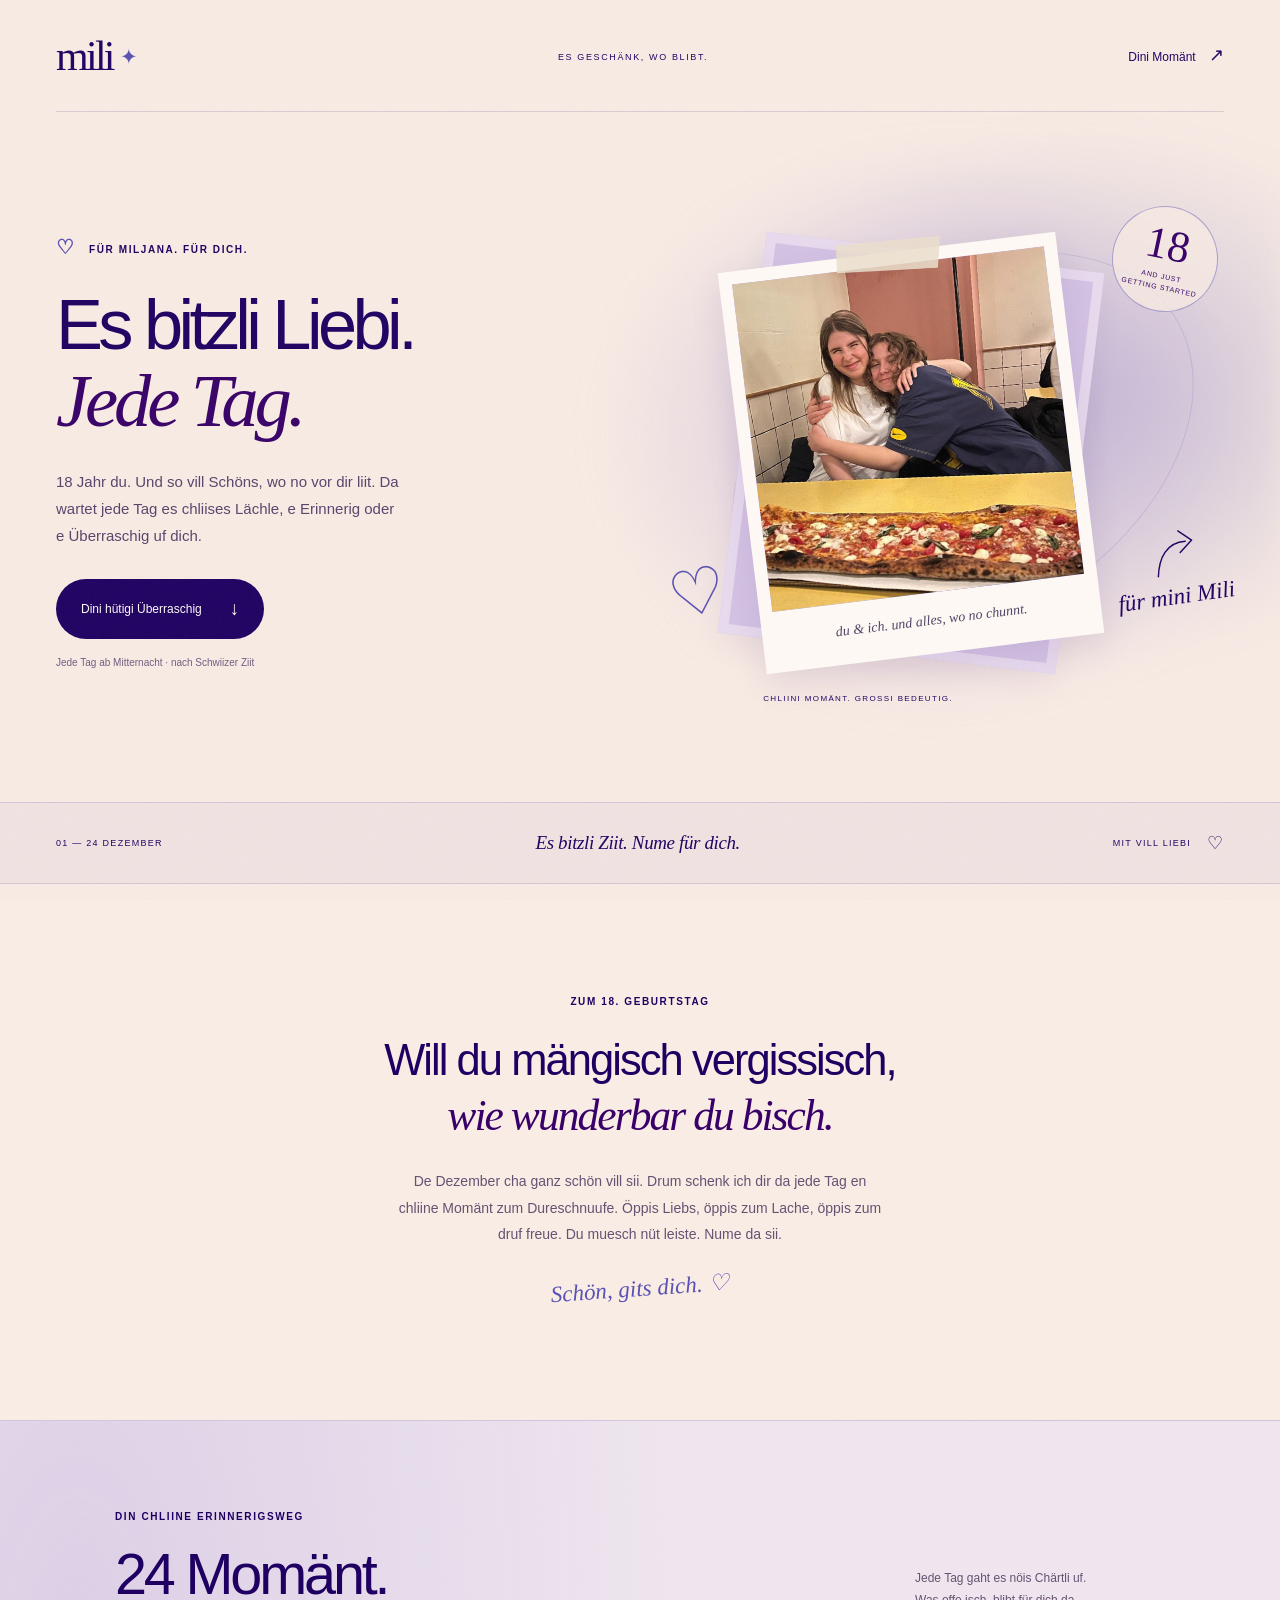
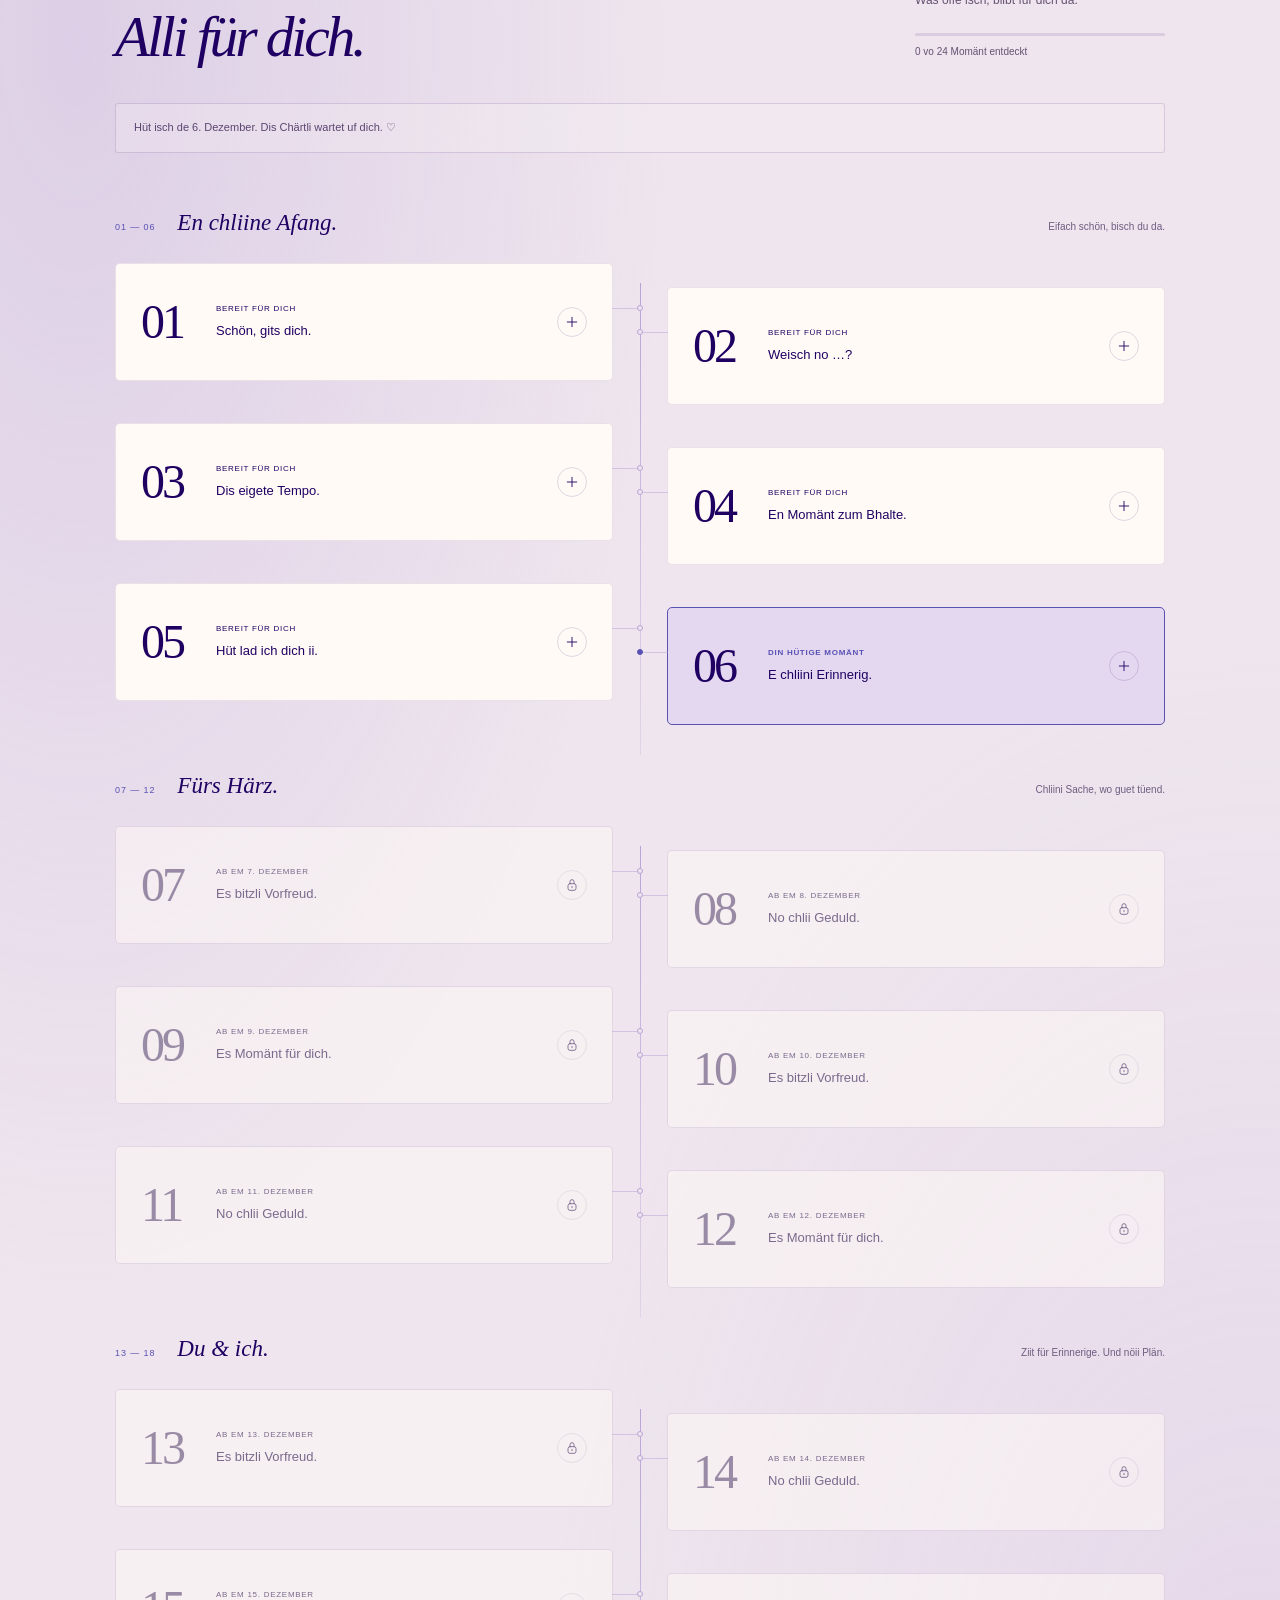
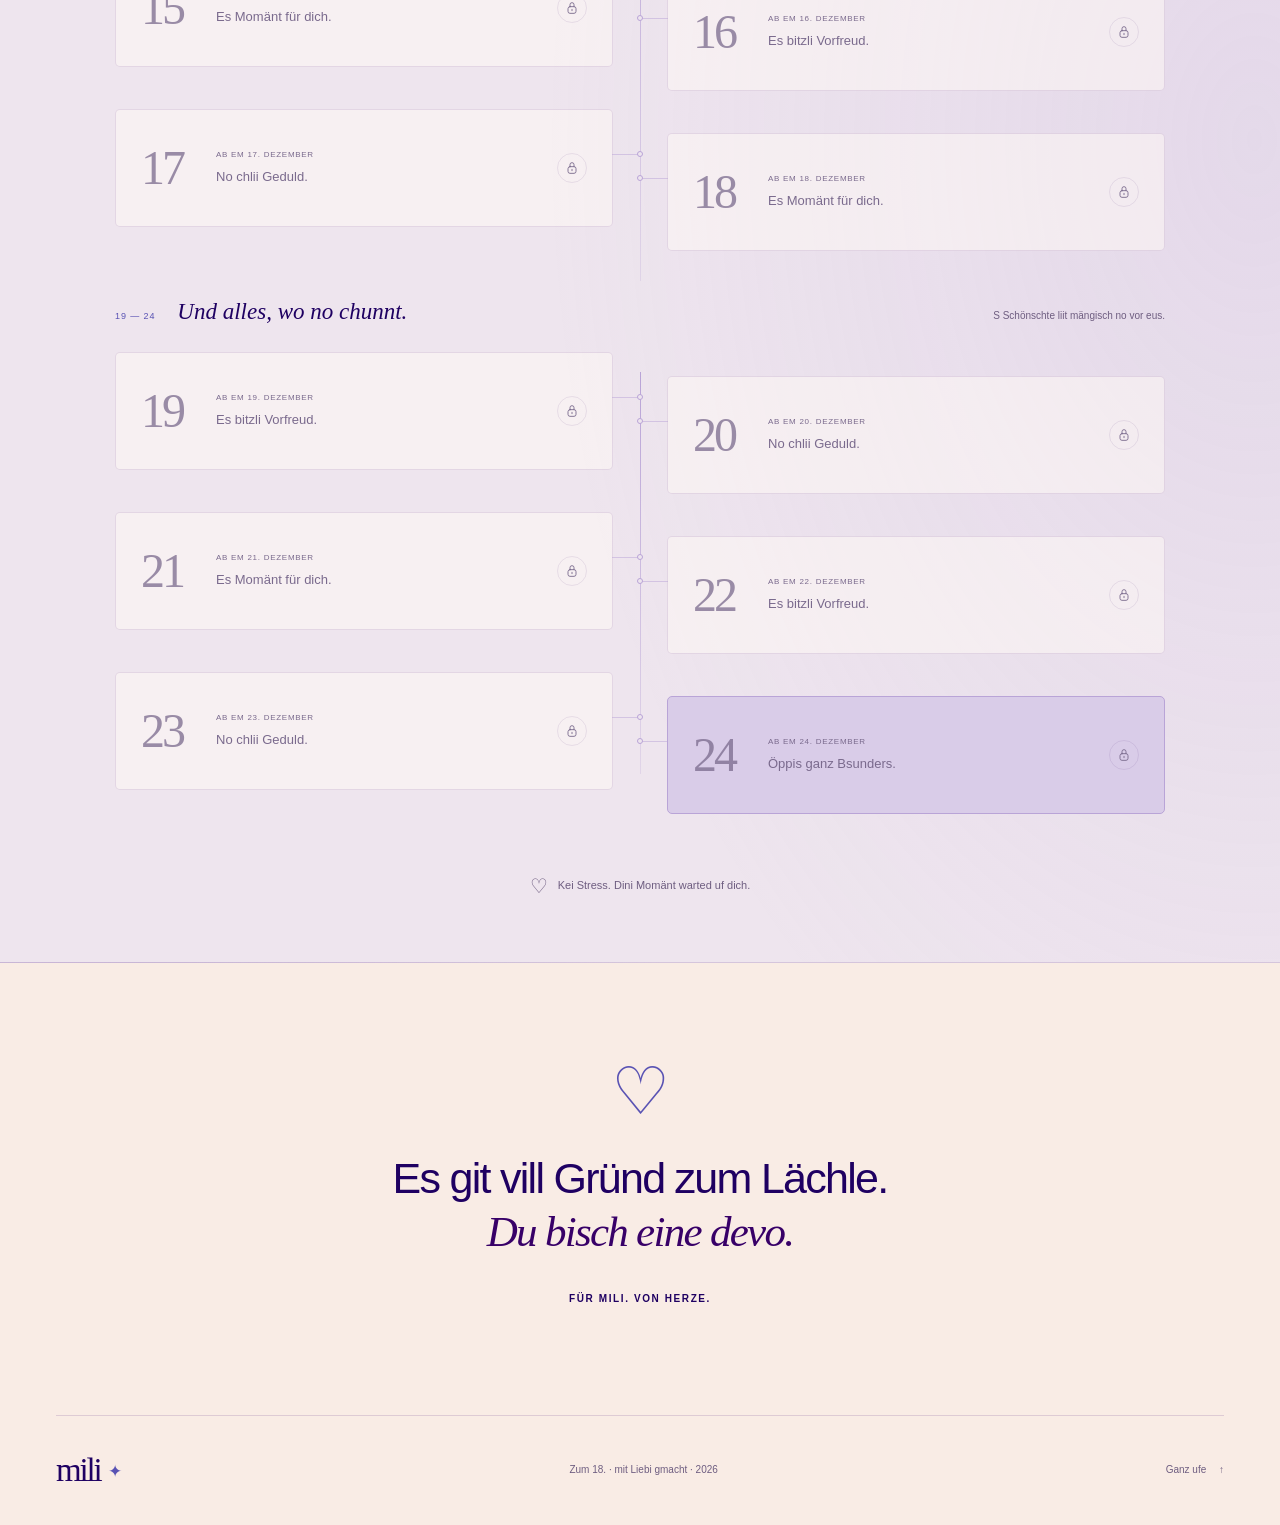
==== index.html @ ba824c91 "Start" ====
<!doctype html>
<html lang="de-CH">
  <head>
    <meta charset="utf-8">
    <meta name="viewport" content="width=device-width, initial-scale=1">
    <meta name="theme-color" content="#f9ece5">
    <meta name="description" content="Für Mili zum 18. Geburtstag. 24 chliini Momänt, wo nume dir ghöred.">
    <meta name="robots" content="noindex, nofollow">
    <title>Für Mili · 24 chliini Momänt</title>
    <link rel="icon" href="assets/icons/star.svg" type="image/svg+xml">
    <link rel="stylesheet" href="css/styles.css">
    <script type="module" src="js/calendar.js"></script>
  </head>
  <body>
    <a class="skip-link" href="#momente">Zum Erinnerigsweg</a>
    <div class="preview-bar" id="preview-bar" hidden></div>
    <header class="site-header page-width">
      <a class="wordmark" href="./" aria-label="Für Mili, Startsiite">mili<span class="wordmark-star" aria-hidden="true">✦</span></a>
      <span class="header-note">ES GESCHÄNK, WO BLIBT.</span>
      <a class="nav-link" href="#momente">Dini Momänt <span aria-hidden="true">↗</span></a>
    </header>
    <main>
      <section class="hero page-width" aria-labelledby="hero-title">
        <div class="hero-copy">
          <p class="eyebrow"><span class="small-heart" aria-hidden="true">♡</span> FÜR MILJANA. FÜR DICH.</p>
          <h1 id="hero-title">Es bitzli Liebi.<br><em>Jede Tag.</em></h1>
          <p class="hero-description">18 Jahr du. Und so vill Schöns, wo no vor dir liit. Da wartet jede Tag es chliises Lächle, e Erinnerig oder e Überraschig uf dich.</p>
          <a class="button button-dark" id="today-link" href="#momente">Dini Momänt entdecke <span aria-hidden="true">↓</span></a>
          <p class="hero-date" id="availability-note" aria-live="polite">Vom 1. bis 24. Dezember 2026 · jede Tag öppis für dich.</p>
        </div>
        <div class="hero-art">
          <div class="art-orbit" aria-hidden="true"></div>
          <span class="birthday-stamp">18<span>AND JUST<br>GETTING STARTED</span></span>
          <div class="photo-stack">
            <div class="photo-back" aria-hidden="true"></div>
            <figure class="hero-photo">
              <div class="hero-photo-surface" id="hero-photo-surface">
                <svg class="flower-drawing" viewBox="0 0 240 260" fill="none" aria-hidden="true"><path d="M122 234c-11-46-5-84 1-114m-4 86c-29-1-48-18-52-39 26-1 46 11 52 39m2-30c22-2 38-17 42-36-23 0-38 11-42 36" stroke="currentColor" stroke-width="2.5" stroke-linecap="round"/><path d="M123 96c-17-25-44-16-38 3-23-3-26 24-4 30-15 19 8 37 24 21 2 26 31 23 30-1 21 13 39-9 20-24 26-10 14-36-9-26 6-27-22-32-23-3Z" stroke="currentColor" stroke-width="2.5"/><circle cx="120" cy="123" r="13" stroke="currentColor" stroke-width="2.5"/></svg>
                <span class="photo-placeholder-label">Da chunnt üses Föteli ane.</span>
              </div>
              <figcaption>du & ich. und alles, wo no chunnt.</figcaption>
            </figure>
          </div>
          <span class="handwritten art-note">für mini Mili <svg viewBox="0 0 70 45" fill="none" aria-hidden="true"><path d="M2 4c22-4 41 1 47 22M35 23l17 10 7-18" stroke="currentColor" stroke-width="1.7" stroke-linecap="round" stroke-linejoin="round"/></svg></span>
          <span class="art-heart" aria-hidden="true">♡</span>
          <span class="art-caption">CHLIINI MOMÄNT. GROSSI BEDEUTIG.</span>
        </div>
      </section>
      <div class="dedication-strip" aria-label="24 Tage, für dich, mit viel Liebe"><span>01 — 24 DEZEMBER</span><span class="strip-middle">Es bitzli Ziit. Nume für dich.</span><span>MIT VILL LIEBI <span aria-hidden="true">♡</span></span></div>
      <section class="intro page-width" aria-labelledby="intro-title">
        <p class="eyebrow">ZUM 18. GEBURTSTAG</p>
        <h2 id="intro-title">Will du mängisch vergissisch,<br><em>wie wunderbar du bisch.</em></h2>
        <p>De Dezember cha ganz schön vill sii. Drum schenk ich dir da jede Tag en chliine Momänt zum Dureschnuufe. Öppis Liebs, öppis zum Lache, öppis zum druf freue. Du muesch nüt leiste. Nume da sii.</p>
        <span class="intro-signature handwritten">Schön, gits dich. ♡</span>
      </section>
      <section class="calendar-section" id="momente" aria-labelledby="calendar-title">
        <div class="page-width">
          <div class="calendar-heading">
            <div><p class="eyebrow">DIN CHLIINE ERINNERIGSWEG</p><h2 id="calendar-title">24 Momänt.<br><em>Alli für dich.</em></h2></div>
            <div class="calendar-instructions"><p>Jede Tag gaht es nöis Chärtli uf.<br>Was offe isch, blibt für dich da.</p><div class="progress-track" role="progressbar" aria-label="Entdeckti Momänt" aria-valuemin="0" aria-valuemax="24" aria-valuenow="0" id="progress-track"><span id="progress-fill"></span></div><p class="progress-label" id="progress-label" aria-live="polite">0 vo 24 Momänt entdeckt</p></div>
          </div>
          <p class="calendar-status" id="calendar-status" aria-live="polite"></p>
          <div id="calendar" class="calendar"></div>
          <noscript><p class="noscript-message">Damit sich dini Chärtli am richtige Tag öffned, brucht die Siite JavaScript. Aktivier es bitte i dim Browser.</p></noscript>
          <p class="calendar-footnote"><span aria-hidden="true">♡</span> Kei Stress. Dini Momänt warted uf dich.</p>
        </div>
      </section>
      <section class="closing page-width"><span class="closing-heart" aria-hidden="true">♡</span><p>Es git vill Gründ zum Lächle.<br><em>Du bisch eine devo.</em></p><span class="eyebrow">FÜR MILI. VON HERZE.</span></section>
    </main>
    <footer class="site-footer page-width"><a class="wordmark" href="./" aria-label="Zrugg zum Afang">mili<span class="wordmark-star" aria-hidden="true">✦</span></a><p>Zum 18. · mit Liebi gmacht · 2026</p><a href="#hero-title">Ganz ufe <span aria-hidden="true">↑</span></a></footer>
  </body>
</html>
---- css/styles.css ----
@charset "UTF-8";

:root {
  --cream: #f9ece5;
  --lavender: #b9a4d7;
  --blue: #5952b3;
  --purple: #380068;
  --ink: #1f0062;
  --muted: #6e5d80;
  --line: #38006824;
  --paper: #fffaf6;
  --sans: "Helvetica Neue", Helvetica, Arial, sans-serif;
  --serif: "Iowan Old Style", "Palatino Linotype", "Book Antiqua", Georgia, serif;
}

*, *::before, *::after { box-sizing: border-box; }
html { scroll-behavior: smooth; scroll-padding-top: 28px; }
body { margin: 0; color: var(--ink); background: var(--cream); font-family: var(--sans); font-size: 16px; line-height: 1.6; -webkit-font-smoothing: antialiased; }
body::after { position: fixed; inset: 0; z-index: 10; content: ""; pointer-events: none; opacity: .2; background: url("../assets/icons/grain.svg"); }
[hidden] { display: none !important; }
::selection { background: var(--lavender); color: var(--ink); }
a { color: inherit; text-decoration: none; }
button, select { font: inherit; color: inherit; }
button { -webkit-tap-highlight-color: transparent; }
button:disabled { opacity: 1; -webkit-text-fill-color: currentColor; }
a, button { touch-action: manipulation; }
:focus-visible { outline: 3px solid var(--blue); outline-offset: 6px; }
img { display: block; max-width: 100%; }
figure, p, h1, h2, h3, h4 { margin: 0; }
h1, h2, h3, h4 { font-weight: 400; }
em { font-family: var(--serif); font-weight: 400; }
.page-width { width: min(1180px, calc(100% - 112px)); margin-inline: auto; }
.eyebrow { font-size: 10px; line-height: 1.6; font-weight: 600; letter-spacing: .16em; }
.handwritten { font-family: var(--serif); font-style: italic; }
.skip-link { position: fixed; top: 8px; left: 8px; z-index: 100; padding: 12px 20px; color: var(--paper); background: var(--ink); transform: translateY(-160%); }
.skip-link:focus { transform: translateY(0); }
.preview-bar { position: relative; z-index: 20; display: flex; justify-content: center; align-items: center; gap: 16px; padding: 10px 20px; background: var(--ink); color: var(--paper); font-size: 11px; }
.preview-bar label { font-weight: 600; }
.preview-bar select { max-width: 180px; border: 1px solid #ffffff66; border-radius: 5px; background: var(--paper); color: var(--ink); padding: 5px 10px; font-size: 12px; }
.preview-bar > span { opacity: .8; }
.site-header { min-height: 112px; display: flex; justify-content: space-between; align-items: center; gap: 24px; border-bottom: 1px solid var(--line); }
.wordmark { display: inline-flex; align-items: center; font-size: 42px; font-family: var(--serif); line-height: 1; letter-spacing: -.065em; }
.wordmark-star { margin-left: 7px; padding-top: 2px; font-family: var(--sans); font-size: 21px; letter-spacing: 0; color: var(--blue); }
.header-note { padding-top: 4px; font-size: 9px; letter-spacing: .18em; }
.nav-link { font-size: 12px; }
.nav-link span { display: inline-block; margin-left: 10px; font-size: 18px; transition: transform .2s; }
.nav-link:hover span { transform: translate(2px, -2px); }
.hero { display: grid; grid-template-columns: 1.05fr 1fr; gap: 30px; align-items: center; min-height: 690px; padding-block: 68px 80px; }
.hero-copy { position: relative; z-index: 2; }
.small-heart { display: inline-block; margin-right: 9px; color: var(--blue); font-size: 20px; vertical-align: -1px; }
.hero h1 { margin-block: 24px 26px; font-size: clamp(52px, 5.5vw, 78px); line-height: 1.07; letter-spacing: -.065em; }
.hero h1 em { font-size: 1.06em; letter-spacing: -.055em; color: var(--purple); }
.hero-description { max-width: 350px; font-size: 15px; line-height: 1.8; color: #57446c; }
.button { display: inline-flex; min-height: 54px; justify-content: space-between; align-items: center; gap: 28px; padding: 15px 24px; border: 1px solid transparent; border-radius: 100px; font-size: 12px; line-height: 1.5; transition: background .2s, transform .2s, box-shadow .2s; }
.button-dark { background: var(--ink); color: var(--paper); }
.button-dark:hover { background: var(--purple); transform: translateY(-2px); box-shadow: 0 6px 20px #38006820; }
.button span { font-size: 19px; }
.hero .button { margin-top: 30px; }
.hero-date { margin-top: 16px; font-size: 10px; color: var(--muted); }
.hero-art { position: relative; min-width: 0; height: 510px; isolation: isolate; }
.hero-art::before { position: absolute; z-index: -2; inset: -70px -65px -30px -70px; content: ""; background: radial-gradient(ellipse at 48% 50%, #b9a4d7aa, #b9a4d74d 32%, #b9a4d700 66%), radial-gradient(ellipse at 70% 44%, #5952b34a, #5952b300 55%); filter: blur(20px); }
.art-orbit { position: absolute; z-index: -1; left: 8%; top: 16%; width: 90%; height: 67%; border: 1px solid #5952b32b; border-radius: 50%; transform: rotate(-32deg); }
.photo-stack { position: absolute; width: 72%; max-width: 340px; left: 13%; top: 55px; }
.photo-back { position: absolute; inset: 0; background: #d5c3e5; border: 10px solid #e9dbef; transform: rotate(7deg); box-shadow: 0 12px 30px #3800680c; }
.hero-photo { position: relative; padding: 13px 13px 22px; background: var(--paper); transform: rotate(-7deg); box-shadow: 0 12px 35px #38006817; }
.hero-photo::before { position: absolute; z-index: 2; left: 35%; top: -13px; width: 31%; height: 32px; background: #ede0cdd9; content: ""; transform: rotate(3deg); clip-path: polygon(1% 7%, 100% 0, 96% 100%, 0 95%); }
.hero-photo-surface { position: relative; aspect-ratio: 1 / 1.05; display: flex; flex-direction: column; justify-content: center; align-items: center; overflow: hidden; color: var(--ink); background: radial-gradient(ellipse at 25% 20%, #d0b6e4 0, transparent 60%), radial-gradient(ellipse at 80% 80%, #8b80c9 0, transparent 60%), #bcacd8; }
.hero-photo-surface > img { width: 100%; height: 100%; position: absolute; inset: 0; object-fit: cover; }
.flower-drawing { width: 64%; margin-top: -25px; transform: rotate(7deg); opacity: .8; }
.photo-placeholder-label { position: absolute; bottom: 17px; font-size: 10px; letter-spacing: .02em; }
.hero-photo figcaption { padding-top: 17px; text-align: center; font-family: var(--serif); font-style: italic; font-size: 14px; color: #514264; }
.birthday-stamp { position: absolute; z-index: 3; right: 1%; top: 10px; width: 106px; height: 106px; display: flex; flex-direction: column; justify-content: center; align-items: center; border: 1px solid #5952b37a; border-radius: 50%; background: #f9ece5c7; color: var(--purple); font-family: var(--serif); font-size: 44px; line-height: .9; transform: rotate(12deg); }
.birthday-stamp > span { margin-top: 8px; font-family: var(--sans); font-size: 7px; line-height: 1.5; text-align: center; letter-spacing: .11em; }
.art-note { position: absolute; right: -2%; top: 75%; font-size: 23px; transform: rotate(-8deg); }
.art-note svg { position: absolute; width: 60px; right: 20px; top: -45px; transform: rotate(-70deg); }
.art-heart { position: absolute; left: 0; bottom: 12%; color: var(--blue); font-size: 64px; font-weight: 200; transform: rotate(-12deg); }
.art-caption { position: absolute; bottom: 0; left: 17%; font-size: 8px; letter-spacing: .17em; }
.dedication-strip { display: flex; align-items: center; justify-content: space-between; gap: 24px; padding: 25px max(56px, calc((100vw - 1180px) / 2)); border-block: 1px solid var(--line); background: #b9a4d71f; }
.dedication-strip > span { font-size: 9px; letter-spacing: .14em; white-space: nowrap; }
.dedication-strip .strip-middle { font-family: var(--serif); font-style: italic; font-size: 19px; letter-spacing: -.02em; }
.dedication-strip > span:last-child span { font-size: 18px; vertical-align: middle; margin-left: 12px; }
.intro { padding-block: 110px 112px; text-align: center; }
.intro h2 { margin-top: 23px; font-size: clamp(32px, 3.4vw, 45px); line-height: 1.25; letter-spacing: -.045em; }
.intro h2 em { color: var(--purple); }
.intro > p:not(.eyebrow) { max-width: 490px; margin: 26px auto 0; font-size: 14px; line-height: 1.9; color: #665272; }
.intro-signature { display: block; margin-top: 23px; color: var(--blue); font-size: 23px; transform: rotate(-4deg); }
.calendar-section { position: relative; padding-block: 88px 60px; background: #eee5ee; background-image: radial-gradient(ellipse at 6% 8%, #b9a4d754, transparent 35%), radial-gradient(ellipse at 98% 70%, #b9a4d72f, transparent 40%); border-block: 1px solid var(--line); }
.calendar-section > .page-width { max-width: 1050px; }
.calendar-heading { display: flex; align-items: flex-end; justify-content: space-between; gap: 32px; }
.calendar-heading h2 { margin-top: 18px; font-size: clamp(44px, 4.5vw, 59px); line-height: 1.08; letter-spacing: -.055em; }
.calendar-instructions { width: 250px; margin-bottom: 8px; }
.calendar-instructions > p:first-child { color: #665272; font-size: 12px; line-height: 1.9; }
.progress-track { width: 100%; height: 3px; margin-top: 21px; background: #3800681c; border-radius: 5px; overflow: hidden; }
.progress-track > span { display: block; width: 0; height: 100%; background: var(--blue); transition: width .4s ease; }
.progress-label { margin-top: 8px; font-size: 10px; color: #665272; }
.calendar-status { display: flex; align-items: center; min-height: 50px; margin-top: 35px; padding: 13px 18px; border: 1px solid var(--line); border-radius: 3px; color: #5b4571; font-size: 11px; background: #fffaf638; }
.calendar { margin-top: 55px; }
.chapter { position: relative; padding-bottom: 46px; }
.chapter-heading { position: relative; display: flex; flex-wrap: wrap; align-items: baseline; gap: 12px 22px; margin-bottom: 25px; }
.chapter-range { font-size: 9px; letter-spacing: .1em; color: var(--blue); }
.chapter-heading h3 { font-family: var(--serif); font-style: italic; font-size: 23px; line-height: 1.3; }
.chapter-heading > p { margin-left: auto; font-size: 10px; color: var(--muted); }
.chapter-grid { display: grid; grid-template-columns: repeat(2, minmax(0, 1fr)); gap: 18px 54px; align-items: start; position: relative; }
.chapter-grid::before { position: absolute; top: 20px; bottom: -30px; left: 50%; width: 1px; content: ""; background: linear-gradient(var(--lavender), #b9a4d740); }
.chapter:last-child .chapter-grid::before { bottom: 40px; }
.day-card { position: relative; min-width: 0; border: 1px solid #3800681b; border-radius: 5px; background: #fffaf685; transition: background .25s, border-color .25s, box-shadow .25s; scroll-margin-top: 40px; }
.day-card:nth-child(even) { margin-top: 24px; }
.day-card::before { position: absolute; top: 44px; width: 29px; height: 1px; content: ""; background: #b9a4d780; }
.day-card:nth-child(odd)::before { left: 100%; }
.day-card:nth-child(even)::before { right: 100%; }
.day-card::after { position: absolute; top: 41px; width: 6px; height: 6px; border: 1px solid #b9a4d7; border-radius: 50%; background: #eee5ee; content: ""; }
.day-card:nth-child(odd)::after { right: -31px; }
.day-card:nth-child(even)::after { left: -31px; }
.day-toggle { display: flex; width: 100%; min-height: 116px; align-items: center; gap: 21px; padding: 23px 25px; border: 0; border-radius: inherit; background: transparent; color: var(--ink); text-align: left; cursor: pointer; }
.day-toggle:disabled { cursor: default; color: #7a6a8d; }
.day-number { min-width: 54px; font-family: var(--serif); font-size: 48px; letter-spacing: -.06em; line-height: 1; }
.day-card-copy { display: flex; flex: 1; flex-direction: column; gap: 7px; min-width: 0; }
.day-state { font-size: 8px; letter-spacing: .09em; font-weight: 500; line-height: 1.5; }
.day-title { font-size: 13px; line-height: 1.4; }
.icon { display: inline-flex; align-items: center; justify-content: center; flex-shrink: 0; }
.icon svg { width: 24px; height: 24px; stroke: currentColor; stroke-width: 1.35; stroke-linecap: round; stroke-linejoin: round; }
.day-control-icon { width: 30px; height: 30px; border: 1px solid #38006825; border-radius: 50%; transition: transform .25s; }
.day-control-icon svg { width: 16px; height: 16px; }
.is-locked .day-number { opacity: .75; }
.is-locked .day-control-icon { border-color: #38006815; }
.is-available { background: var(--paper); }
.is-available:hover { border-color: #5952b36b; box-shadow: 0 4px 18px #38006808; }
.is-today { border-color: var(--blue); background: #e3d8f0; }
.is-today::after, .is-read::after { background: var(--blue); border-color: var(--blue); }
.is-today .day-state { color: var(--blue); font-weight: 700; }
.is-expanded { border-color: #5952b38c; background: var(--paper); }
.is-expanded .day-control-icon { transform: rotate(45deg); }
.day-content { margin: 0 25px 25px; padding-top: 23px; border-top: 1px solid var(--line); animation: open-card .35s ease both; }
.draft-label { margin-bottom: 22px; font-size: 8px; letter-spacing: .07em; line-height: 1.6; color: #74617d; }
.content-type { color: var(--blue); font-size: 8px; letter-spacing: .13em; }
.day-content h4 { margin-top: 12px; font-family: var(--serif); font-size: 29px; line-height: 1.2; letter-spacing: -.03em; }
.day-text { margin-top: 18px; font-size: 14px; line-height: 1.85; color: #57446c; overflow-wrap: anywhere; white-space: pre-line; }
.memory-photo { margin-top: 20px; padding: 8px; background: #eee5ee; transform: rotate(-1.5deg); }
.memory-photo img { width: 100%; max-height: 440px; object-fit: contain; }
.memory-photo-placeholder { display: flex; flex-direction: column; align-items: center; justify-content: center; gap: 15px; aspect-ratio: 4/3; margin-top: 20px; color: #57446c; background: radial-gradient(at 20% 20%, #b9a4d7, transparent 85%), #ddd3e9; border: 8px solid white; transform: rotate(-1.5deg); font-size: 11px; text-align: center; }
.memory-photo-placeholder svg { width: 36px; height: 36px; }
.voucher { position: relative; margin-top: 24px; padding: 23px; background: #e2d7ed; border: 1px dashed #5952b37a; text-align: center; }
.voucher::before, .voucher::after { position: absolute; top: 50%; width: 18px; height: 18px; border: 1px dashed #5952b37a; border-radius: 50%; background: var(--paper); content: ""; }
.voucher::before { left: -10px; border-left-color: transparent; border-bottom-color: transparent; transform: rotate(45deg); }
.voucher::after { right: -10px; border-right-color: transparent; border-top-color: transparent; transform: rotate(45deg); }
.voucher-title { margin-top: 14px; font-family: var(--serif); font-style: italic; font-size: 30px; line-height: 1.2; }
.voucher-detail { margin-top: 13px; font-size: 11px; }
.voucher-code { display: block; margin-top: 22px; border-top: 1px solid #5952b333; padding-top: 12px; font-size: 8px; letter-spacing: .13em; }
.voucher-instruction { margin-top: 14px; font-size: 10px; line-height: 1.7; color: var(--muted); }
.final-card { background: #d9cce8; border-color: #b9a4d7; }
.final-card.is-available { background: var(--ink); color: var(--paper); }
.final-card.is-available .day-toggle { color: var(--paper); }
.final-card.is-available .day-control-icon { border-color: #ffffff55; }
.final-card.is-available .day-state { color: #e1d4ed; }
.calendar-footnote { display: flex; justify-content: center; align-items: center; gap: 10px; margin-top: 10px; font-size: 11px; color: #6e5d80; }
.calendar-footnote > span { font-size: 20px; }
.closing { padding-block: 95px 105px; text-align: center; }
.closing-heart { display: block; color: var(--blue); font-size: 66px; line-height: 1; }
.closing > p { margin-block: 28px 25px; font-size: clamp(30px, 3.4vw, 43px); letter-spacing: -.04em; line-height: 1.25; }
.closing > p em { color: var(--purple); }
.site-footer { min-height: 110px; display: flex; align-items: center; justify-content: space-between; gap: 20px; border-top: 1px solid var(--line); }
.site-footer .wordmark { font-size: 33px; }
.site-footer .wordmark-star { font-size: 17px; }
.site-footer p, .site-footer > a:last-child, .site-footer > span:last-child { font-size: 10px; color: var(--muted); }
.site-footer > a:last-child span { margin-left: 10px; }
.noscript-message { padding: 30px; border: 1px solid var(--blue); }
.finale-body { background-image: radial-gradient(ellipse at 85% 18%, #b9a4d750, transparent 45%), radial-gradient(ellipse at 5% 45%, #b9a4d72e, transparent 50%); }
.finale-main { min-height: calc(100vh - 222px); padding-block: 80px 110px; text-align: center; }
.finale-locked { max-width: 650px; margin: 0 auto; }
.finale-locked .closing-heart { margin-bottom: 30px; }
.finale-main h1 { margin-top: 25px; font-size: clamp(45px, 5.6vw, 77px); line-height: 1.1; letter-spacing: -.055em; }
.finale-main h1 em { display: block; color: var(--purple); }
.finale-locked > p:not(.eyebrow) { max-width: 410px; margin: 28px auto; color: var(--muted); font-size: 14px; }
.finale-reveal { animation: open-card .8s ease both; }
.finale-intro { max-width: 475px; margin: 28px auto 0; font-size: 15px; line-height: 1.9; color: #665272; }
.camera-art { position: relative; display: flex; justify-content: center; align-items: center; width: min(540px, 100%); height: 330px; margin: 25px auto 38px; }
.camera-art::before { position: absolute; z-index: -1; inset: 0; content: ""; background: radial-gradient(ellipse, #b9a4d7a8, #b9a4d700 67%); }
.camera-drawing { width: 66%; transform: rotate(-8deg); }
.camera-drawing svg { width: 100%; height: auto; stroke-width: 2; }
.camera-ornament { position: absolute; font-size: 48px; color: var(--blue); }
.heart-one { left: 7%; top: 14%; transform: rotate(-12deg); }
.star-two { right: 8%; bottom: 25%; transform: rotate(10deg); }
.camera-art-note { position: absolute; left: 50%; bottom: 0; font-size: 20px; transform: translateX(-50%) rotate(-5deg); white-space: nowrap; }
.finale-reveal h2 { font-size: clamp(28px, 3.1vw, 40px); line-height: 1.3; letter-spacing: -.045em; }
.finale-text { max-width: 470px; margin: 25px auto 0; color: #665272; font-size: 14px; line-height: 1.9; white-space: pre-line; }
.finale-signature { margin: 32px auto; font-size: 28px; color: var(--blue); transform: rotate(-4deg); }
.finale-reveal .draft-label { margin-block: 40px 20px; }
.finale-reveal .button { margin-top: 12px; }
@keyframes open-card { from { opacity: 0; transform: translateY(10px); } to { opacity: 1; transform: translateY(0); } }

@media (min-width: 1450px) { .hero-art::before { inset: -70px -95px -30px; } }
@media (max-width: 1050px) {
  .page-width { width: calc(100% - 72px); }
  .hero { min-height: 625px; gap: 10px; padding-block: 65px; }
  .hero h1 { font-size: 58px; }
  .hero-art { height: 445px; }
  .hero-art::before { inset-inline: -30px; }
  .hero-description { max-width: 310px; font-size: 14px; }
  .photo-stack { top: 70px; width: 77%; left: 10%; }
  .birthday-stamp { top: 30px; right: -2%; width: 86px; height: 86px; font-size: 36px; }
  .birthday-stamp > span { font-size: 6px; }
  .art-note { right: 0; top: 82%; font-size: 20px; }
  .art-caption { left: 8%; bottom: -7px; font-size: 7px; }
  .dedication-strip { padding-inline: 36px; }
  .day-toggle { padding: 23px 18px; gap: 15px; }
  .day-number { font-size: 43px; min-width: 46px; }
  .day-title { font-size: 12px; }
  .day-state { font-size: 7px; }
  .day-content { margin-inline: 18px; }
}
@media (max-width: 760px) {
  .page-width { width: calc(100% - 44px); }
  .site-header { min-height: 86px; }
  .wordmark { font-size: 36px; }
  .header-note { display: none; }
  .nav-link { font-size: 11px; }
  .hero { grid-template-columns: 1fr; gap: 0; padding-block: 45px 48px; }
  .hero-copy { max-width: 480px; }
  .hero h1 { font-size: clamp(50px, 9.8vw, 72px); margin-block: 23px 22px; }
  .hero-description { max-width: 370px; font-size: 14px; }
  .hero .button { margin-top: 25px; }
  .hero-art { width: min(450px, 100%); height: 470px; margin: 35px auto 0; }
  .hero-art::before { inset: -25px -22px 0; filter: blur(12px); }
  .photo-stack { width: 68%; top: 55px; left: 15%; }
  .birthday-stamp { right: 4%; top: 19px; width: 92px; height: 92px; font-size: 39px; }
  .art-note { right: 1%; top: 79%; font-size: 23px; }
  .art-heart { left: 3%; bottom: 12%; font-size: 55px; }
  .art-caption { bottom: 8px; left: 17%; font-size: 7px; }
  .dedication-strip { padding: 20px 22px; gap: 15px; }
  .dedication-strip > span { font-size: 8px; letter-spacing: .08em; }
  .dedication-strip .strip-middle { display: none; }
  .intro { padding-block: 78px 80px; }
  .intro h2 { font-size: clamp(28px, 5vw, 37px); }
  .intro > p:not(.eyebrow) { max-width: 410px; font-size: 13px; }
  .calendar-section { padding-block: 63px 45px; }
  .calendar-heading { gap: 30px; align-items: flex-start; flex-direction: column; }
  .calendar-heading h2 { font-size: 48px; }
  .calendar-instructions { width: 100%; }
  .calendar-instructions > p:first-child br { display: none; }
  .progress-track { max-width: 300px; margin-top: 14px; }
  .calendar-status { margin-top: 16px; font-size: 10px; padding: 12px 14px; }
  .calendar { margin-top: 39px; }
  .chapter { padding-bottom: 35px; }
  .chapter-heading { gap: 8px 15px; margin-bottom: 18px; }
  .chapter-heading h3 { font-size: 21px; }
  .chapter-heading > p { width: 100%; margin-left: 0; font-size: 10px; }
  .chapter-grid { grid-template-columns: 1fr; gap: 12px; margin-left: 13px; padding-left: 20px; }
  .chapter-grid::before { left: 0; top: 25px; bottom: -24px; }
  .chapter:last-child .chapter-grid::before { bottom: 50px; }
  .day-card:nth-child(even) { margin-top: 0; }
  .day-card:nth-child(n)::before { top: 49px; left: -20px; right: auto; width: 20px; }
  .day-card:nth-child(n)::after { top: 46px; left: -24px; right: auto; }
  .day-toggle { min-height: 100px; padding: 20px; gap: 17px; }
  .day-number { font-size: 43px; min-width: 44px; }
  .day-state { font-size: 7px; }
  .day-title { font-size: 13px; }
  .day-content { margin-inline: 20px; }
  .day-content h4 { font-size: 28px; }
  .calendar-footnote { margin-top: 0; font-size: 10px; }
  .closing { padding-block: 75px; }
  .closing > p { font-size: 32px; }
  .site-footer { min-height: 100px; flex-wrap: wrap; gap: 10px 20px; padding-block: 24px; }
  .site-footer p { font-size: 9px; }
  .site-footer > a:last-child { margin-left: auto; }
  .preview-bar { flex-wrap: wrap; gap: 8px 15px; padding: 9px 15px; }
  .preview-bar > span { display: none; }
  .finale-main { padding-block: 65px 75px; }
  .finale-main h1 { font-size: clamp(40px, 8.2vw, 60px); }
  .finale-intro { font-size: 14px; }
  .camera-art { height: 280px; }
  .camera-art-note { font-size: 18px; }
  .finale-reveal h2 { font-size: 30px; }
}
@media (max-width: 380px) {
  .hero h1 { font-size: 48px; }
  .hero-art { height: 410px; }
  .hero-photo figcaption { font-size: 11px; }
  .photo-placeholder-label { font-size: 8px; }
  .birthday-stamp { width: 76px; height: 76px; font-size: 31px; }
  .birthday-stamp > span { font-size: 5px; }
  .art-note { font-size: 20px; top: 79%; }
  .day-toggle { gap: 12px; padding-inline: 14px; }
  .day-number { min-width: 35px; font-size: 36px; }
  .day-state { font-size: 6.5px; }
  .day-title { font-size: 12px; }
  .day-control-icon { width: 26px; height: 26px; }
  .site-footer p { max-width: 125px; text-align: center; }
}
@media (prefers-reduced-motion: reduce) {
  html { scroll-behavior: auto; }
  *, *::before, *::after { animation: none !important; transition: none !important; }
}
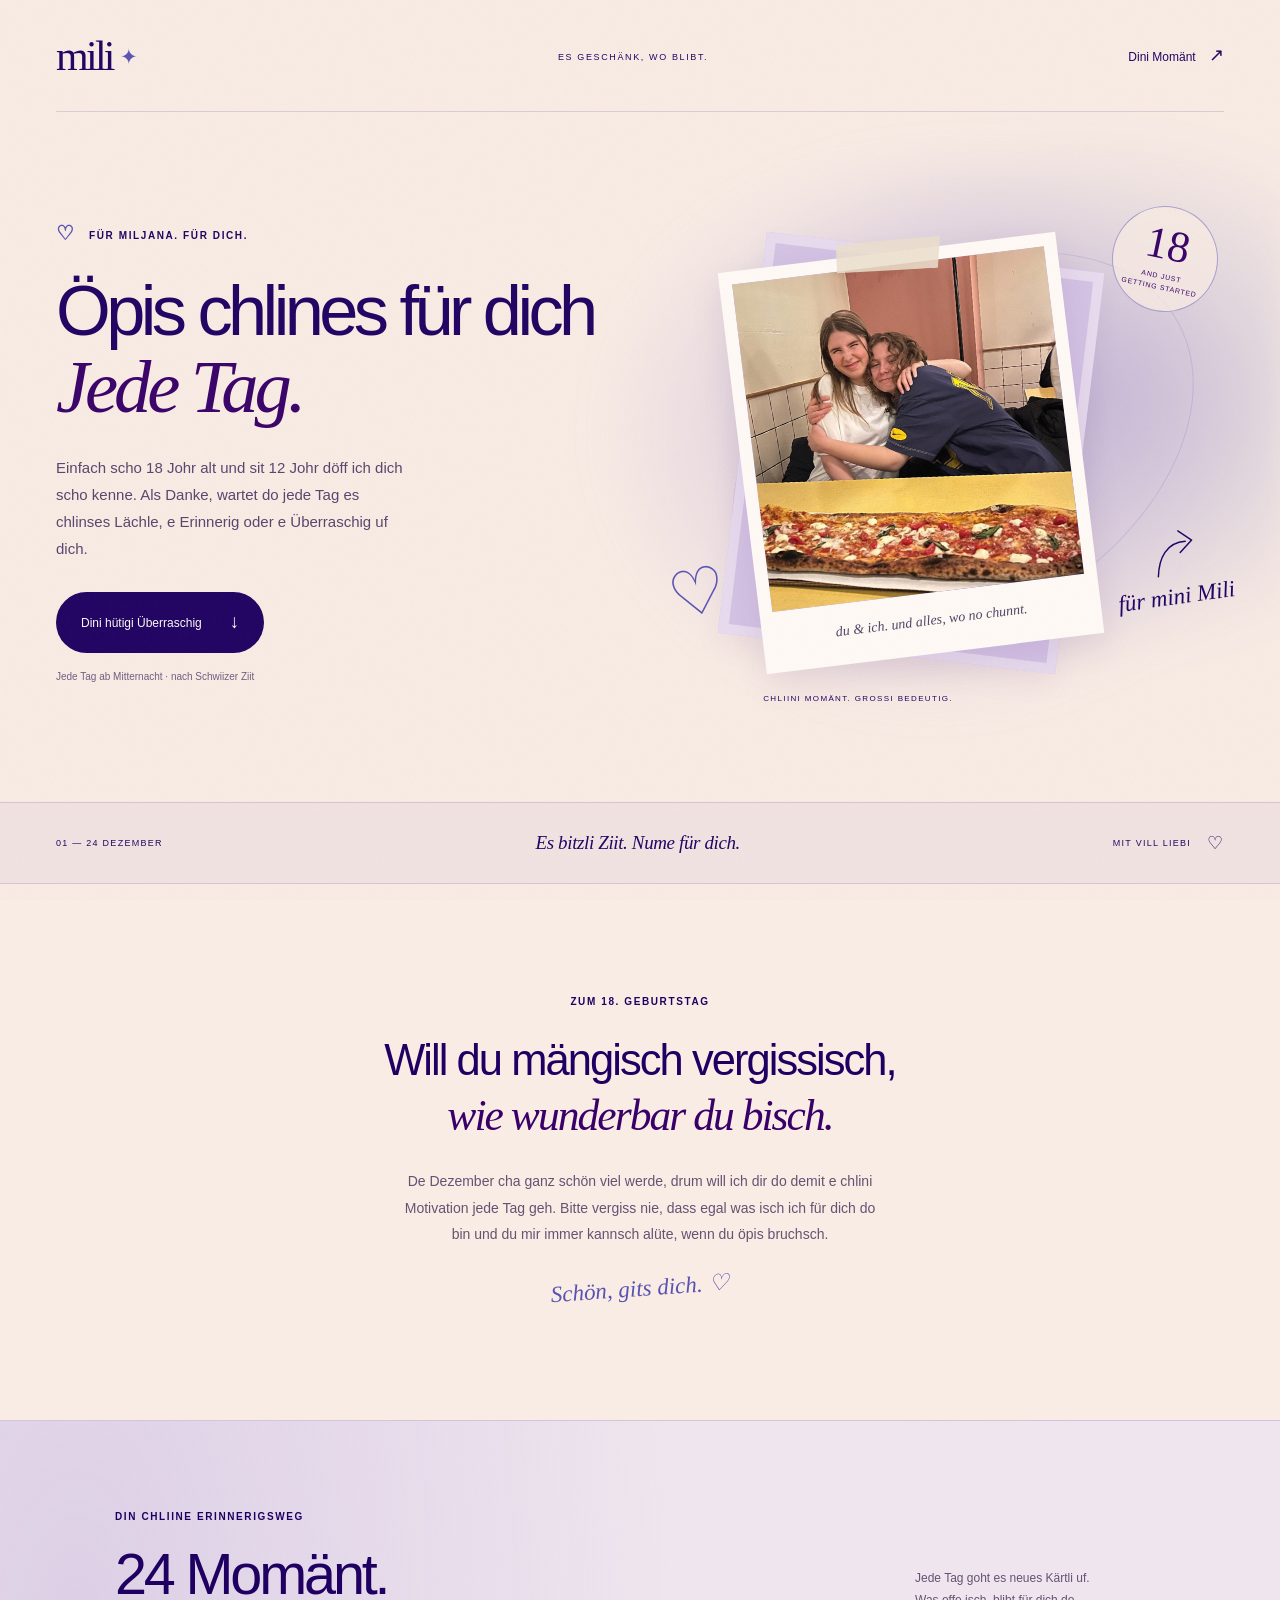
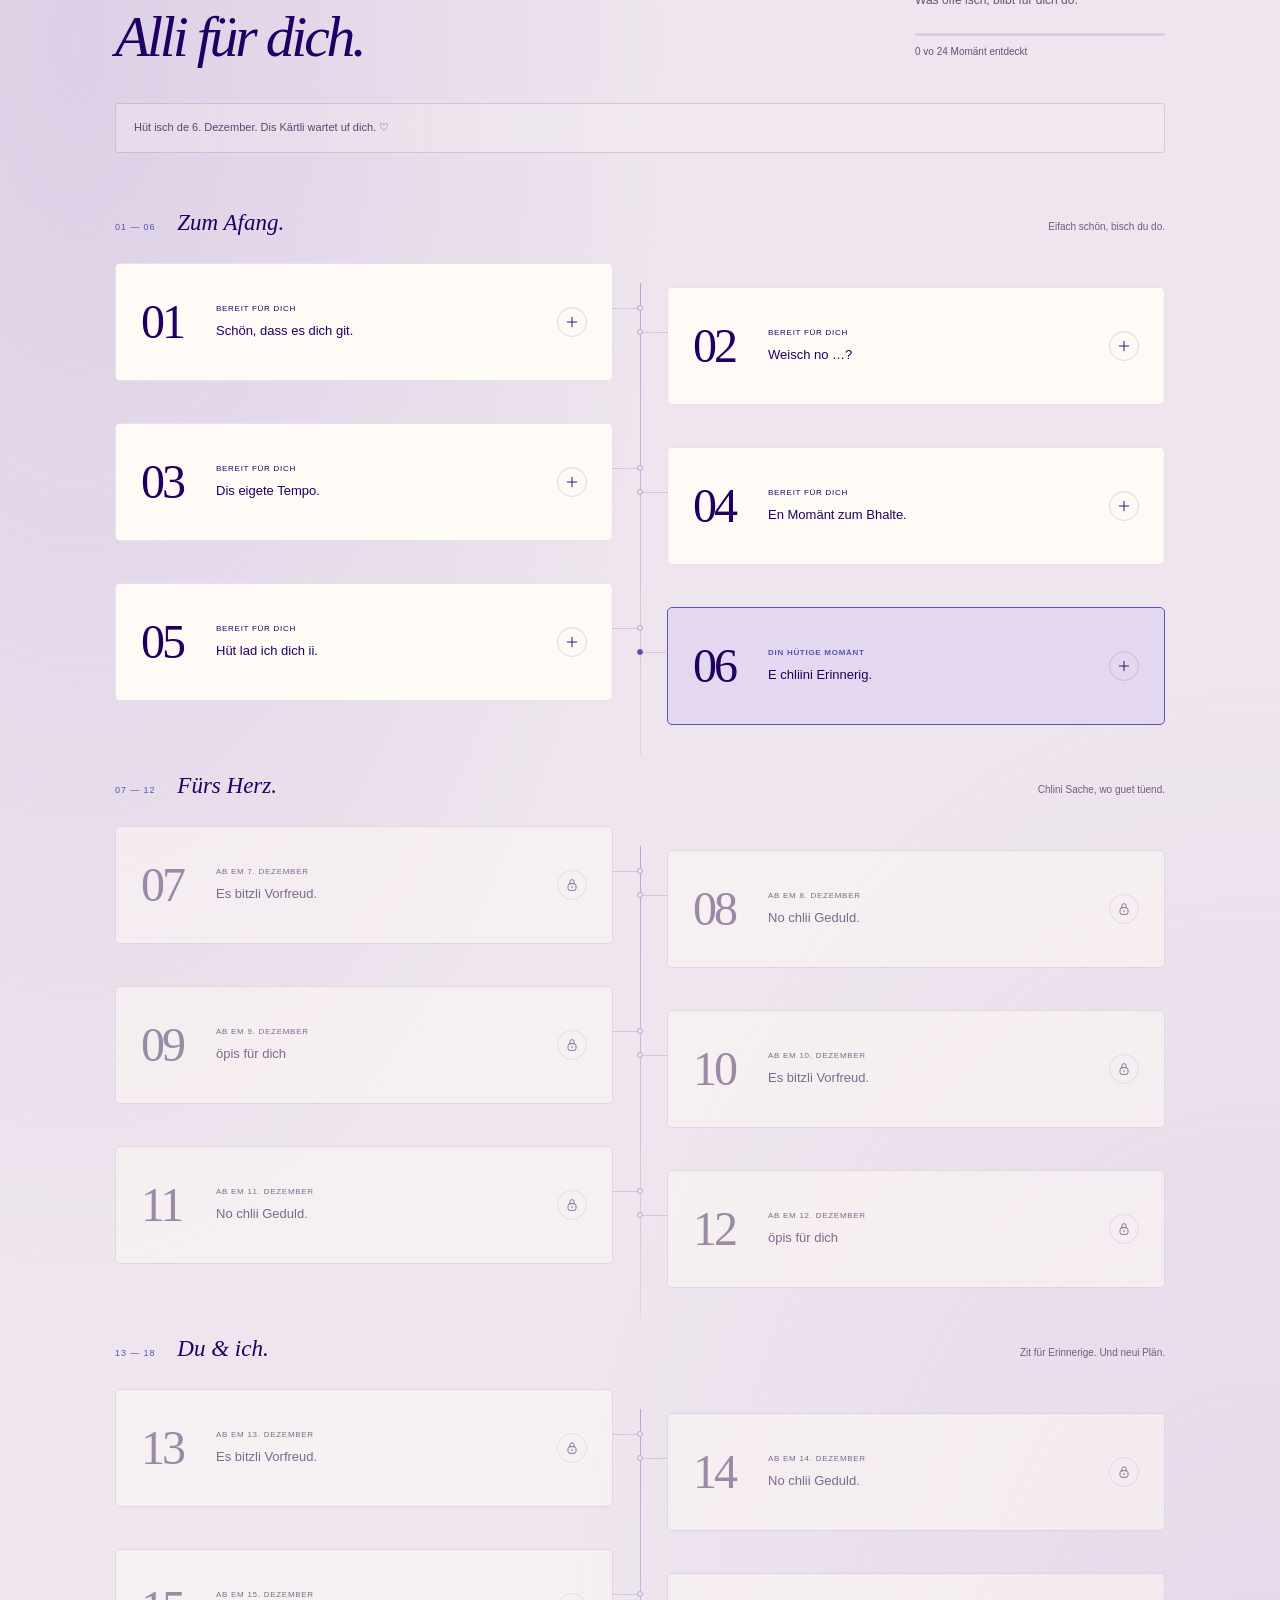
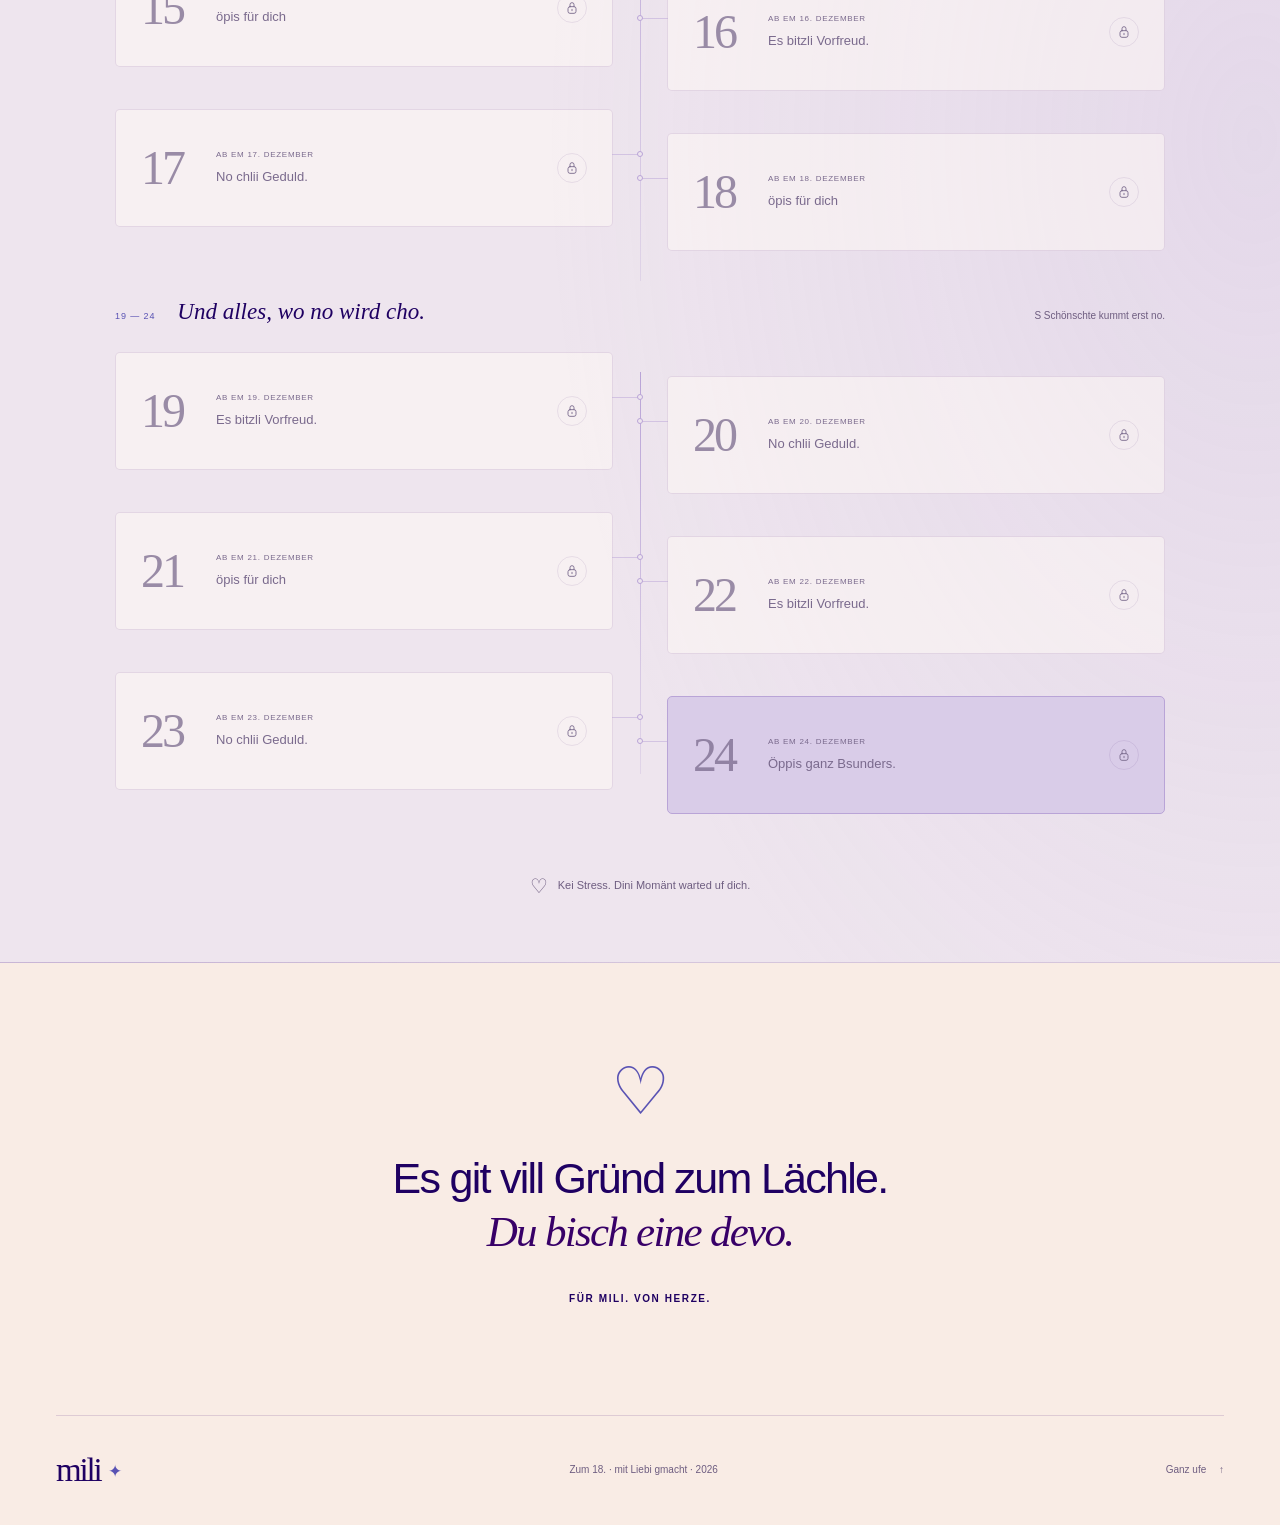
==== commit e561dc8b: "Content fix" ====
--- a/index.html
+++ b/index.html
@@ -23,8 +23,8 @@
       <section class="hero page-width" aria-labelledby="hero-title">
         <div class="hero-copy">
           <p class="eyebrow"><span class="small-heart" aria-hidden="true">♡</span> FÜR MILJANA. FÜR DICH.</p>
-          <h1 id="hero-title">Es bitzli Liebi.<br><em>Jede Tag.</em></h1>
-          <p class="hero-description">18 Jahr du. Und so vill Schöns, wo no vor dir liit. Da wartet jede Tag es chliises Lächle, e Erinnerig oder e Überraschig uf dich.</p>
+          <h1 id="hero-title">Öpis chlines für dich<br><em>Jede Tag.</em></h1>
+          <p class="hero-description">Einfach scho 18 Johr alt und sit 12 Johr döff ich dich scho kenne. Als Danke, wartet do jede Tag es chlinses Lächle, e Erinnerig oder e Überraschig uf dich.</p>
           <a class="button button-dark" id="today-link" href="#momente">Dini Momänt entdecke <span aria-hidden="true">↓</span></a>
           <p class="hero-date" id="availability-note" aria-live="polite">Vom 1. bis 24. Dezember 2026 · jede Tag öppis für dich.</p>
         </div>
@@ -50,18 +50,18 @@
       <section class="intro page-width" aria-labelledby="intro-title">
         <p class="eyebrow">ZUM 18. GEBURTSTAG</p>
         <h2 id="intro-title">Will du mängisch vergissisch,<br><em>wie wunderbar du bisch.</em></h2>
-        <p>De Dezember cha ganz schön vill sii. Drum schenk ich dir da jede Tag en chliine Momänt zum Dureschnuufe. Öppis Liebs, öppis zum Lache, öppis zum druf freue. Du muesch nüt leiste. Nume da sii.</p>
+        <p>De Dezember cha ganz schön viel werde, drum will ich dir do demit e chlini Motivation jede Tag geh. Bitte vergiss nie, dass egal was isch ich für dich do bin und du mir immer kannsch alüte, wenn du öpis bruchsch.</p>
         <span class="intro-signature handwritten">Schön, gits dich. ♡</span>
       </section>
       <section class="calendar-section" id="momente" aria-labelledby="calendar-title">
         <div class="page-width">
           <div class="calendar-heading">
             <div><p class="eyebrow">DIN CHLIINE ERINNERIGSWEG</p><h2 id="calendar-title">24 Momänt.<br><em>Alli für dich.</em></h2></div>
-            <div class="calendar-instructions"><p>Jede Tag gaht es nöis Chärtli uf.<br>Was offe isch, blibt für dich da.</p><div class="progress-track" role="progressbar" aria-label="Entdeckti Momänt" aria-valuemin="0" aria-valuemax="24" aria-valuenow="0" id="progress-track"><span id="progress-fill"></span></div><p class="progress-label" id="progress-label" aria-live="polite">0 vo 24 Momänt entdeckt</p></div>
+            <div class="calendar-instructions"><p>Jede Tag goht es neues Kärtli uf.<br>Was offe isch, blibt für dich do.</p><div class="progress-track" role="progressbar" aria-label="Entdeckti Momänt" aria-valuemin="0" aria-valuemax="24" aria-valuenow="0" id="progress-track"><span id="progress-fill"></span></div><p class="progress-label" id="progress-label" aria-live="polite">0 vo 24 Momänt entdeckt</p></div>
           </div>
           <p class="calendar-status" id="calendar-status" aria-live="polite"></p>
           <div id="calendar" class="calendar"></div>
-          <noscript><p class="noscript-message">Damit sich dini Chärtli am richtige Tag öffned, brucht die Siite JavaScript. Aktivier es bitte i dim Browser.</p></noscript>
+          <noscript><p class="noscript-message">Damit sich dini Kärtli am richtige Tag öffned, brucht die Siite JavaScript. Aktivier es bitte i dim Browser.</p></noscript>
           <p class="calendar-footnote"><span aria-hidden="true">♡</span> Kei Stress. Dini Momänt warted uf dich.</p>
         </div>
       </section>
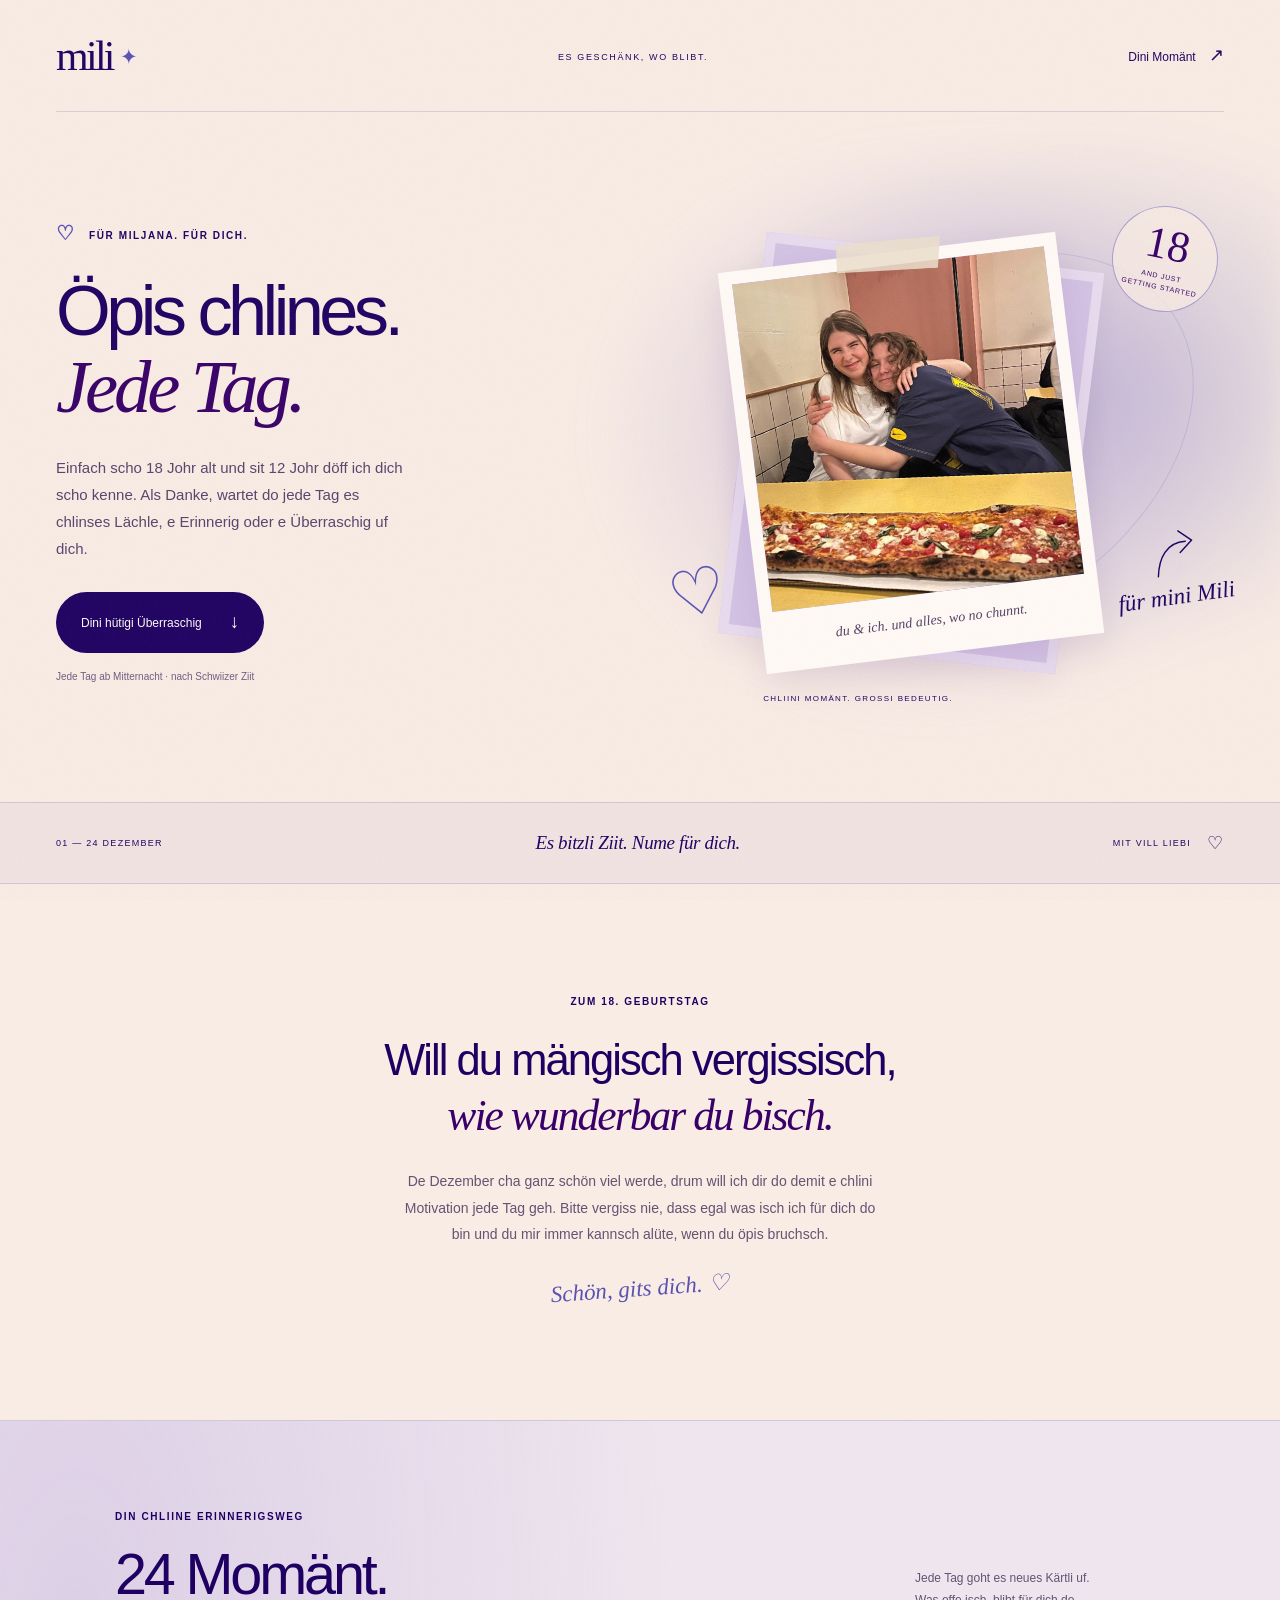
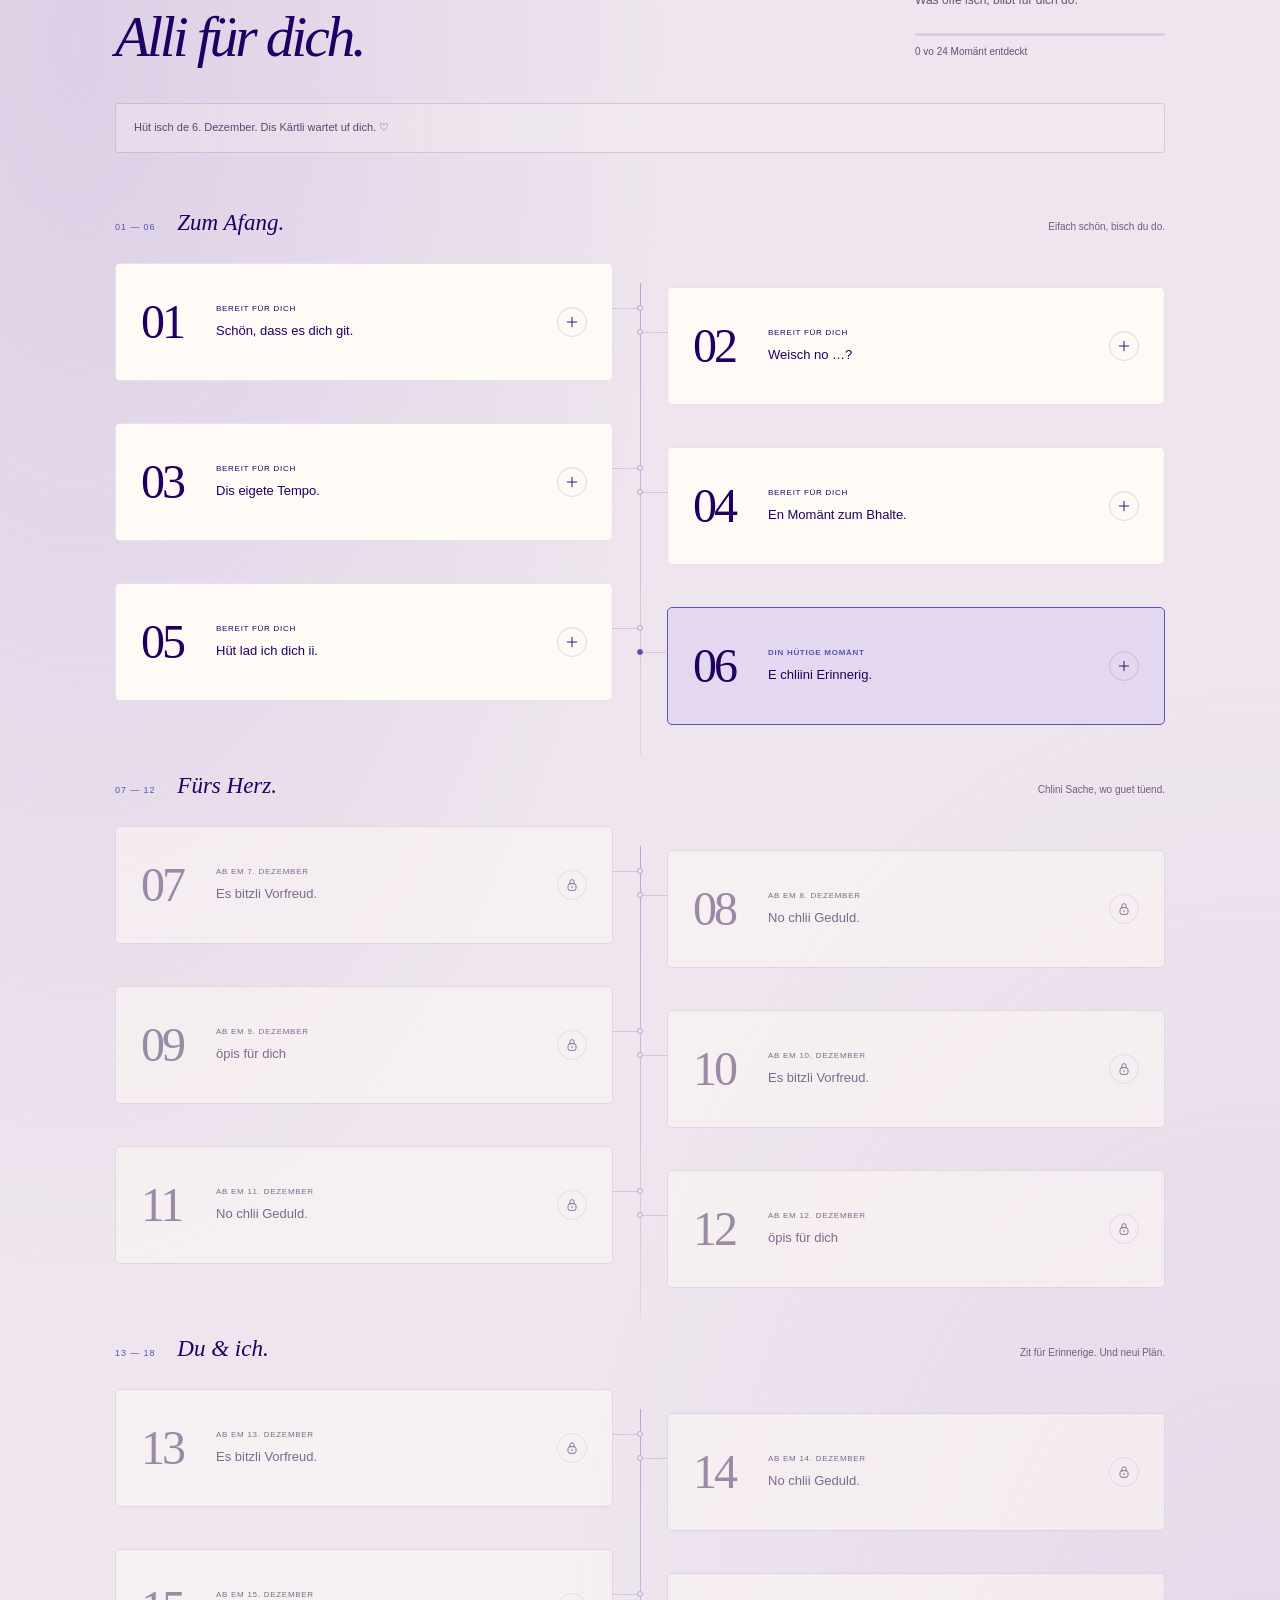
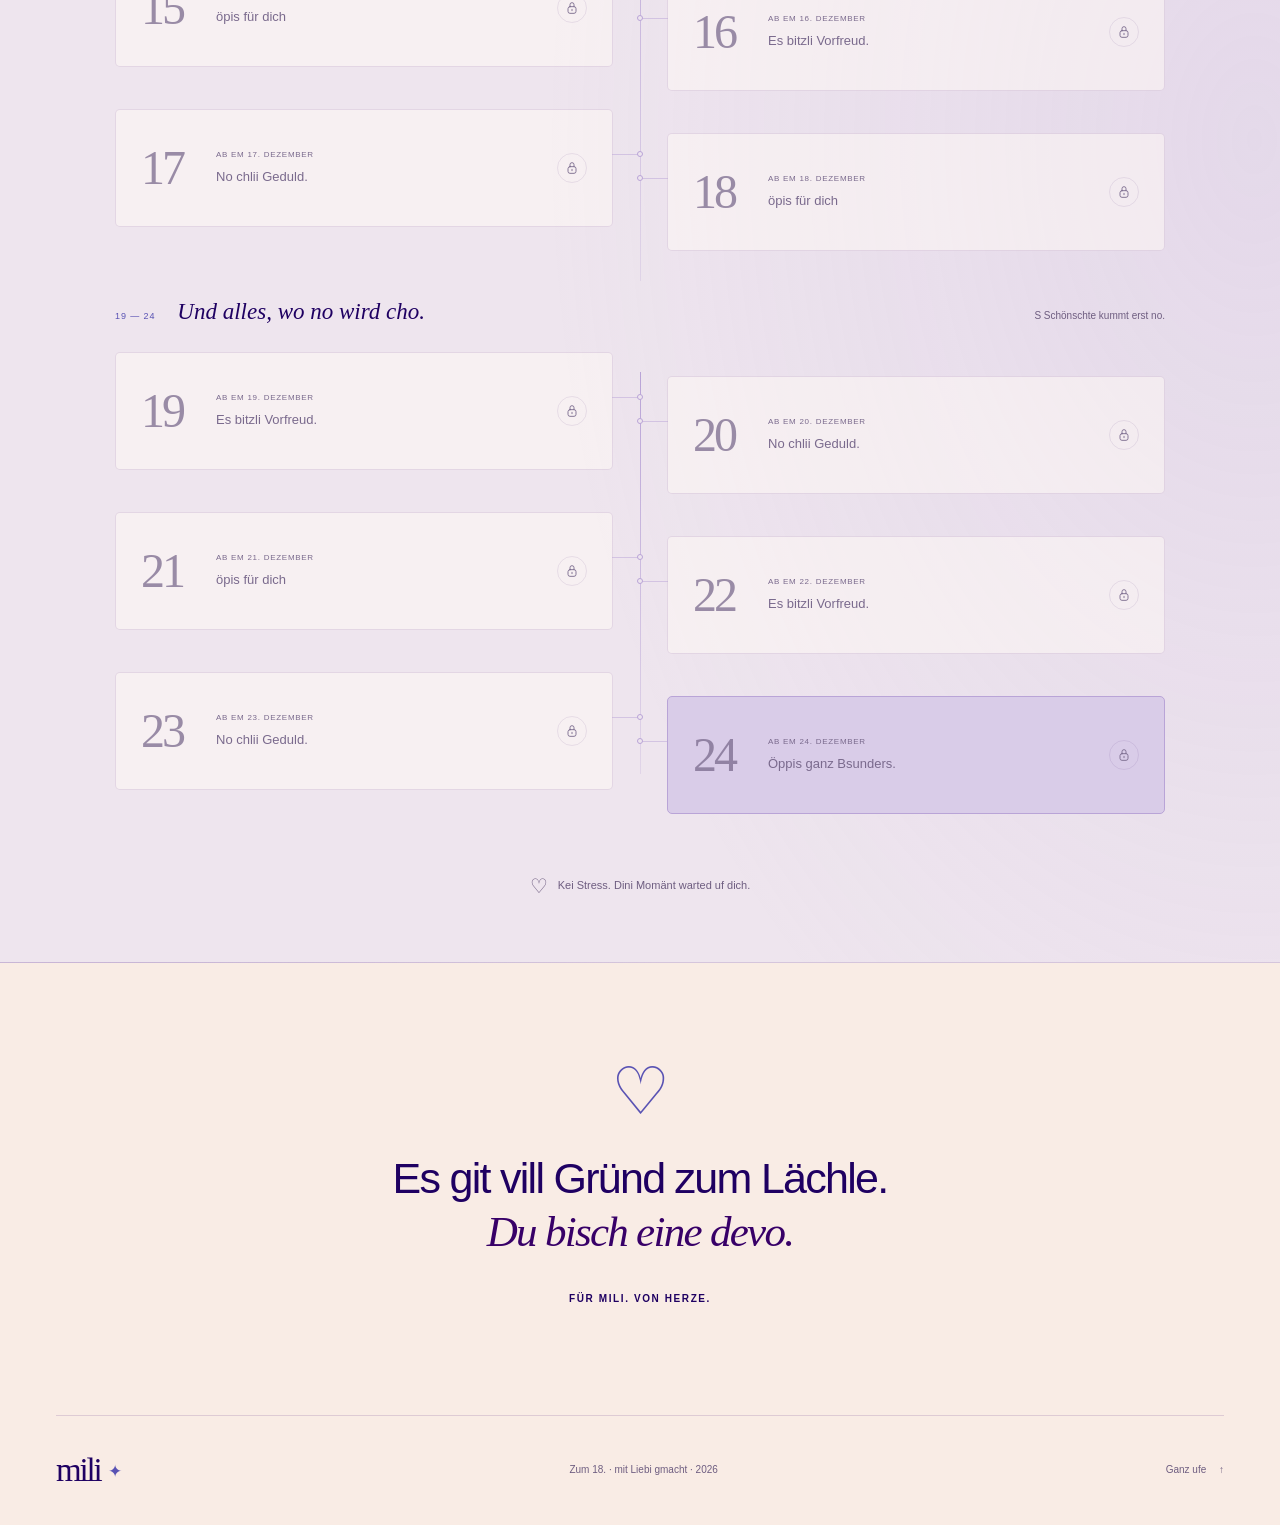
==== commit b1b161b1: "HTML fix" ====
--- a/index.html
+++ b/index.html
@@ -23,7 +23,7 @@
       <section class="hero page-width" aria-labelledby="hero-title">
         <div class="hero-copy">
           <p class="eyebrow"><span class="small-heart" aria-hidden="true">♡</span> FÜR MILJANA. FÜR DICH.</p>
-          <h1 id="hero-title">Öpis chlines für dich<br><em>Jede Tag.</em></h1>
+          <h1 id="hero-title">Öpis chlines.<br><em>Jede Tag.</em></h1>
           <p class="hero-description">Einfach scho 18 Johr alt und sit 12 Johr döff ich dich scho kenne. Als Danke, wartet do jede Tag es chlinses Lächle, e Erinnerig oder e Überraschig uf dich.</p>
           <a class="button button-dark" id="today-link" href="#momente">Dini Momänt entdecke <span aria-hidden="true">↓</span></a>
           <p class="hero-date" id="availability-note" aria-live="polite">Vom 1. bis 24. Dezember 2026 · jede Tag öppis für dich.</p>
